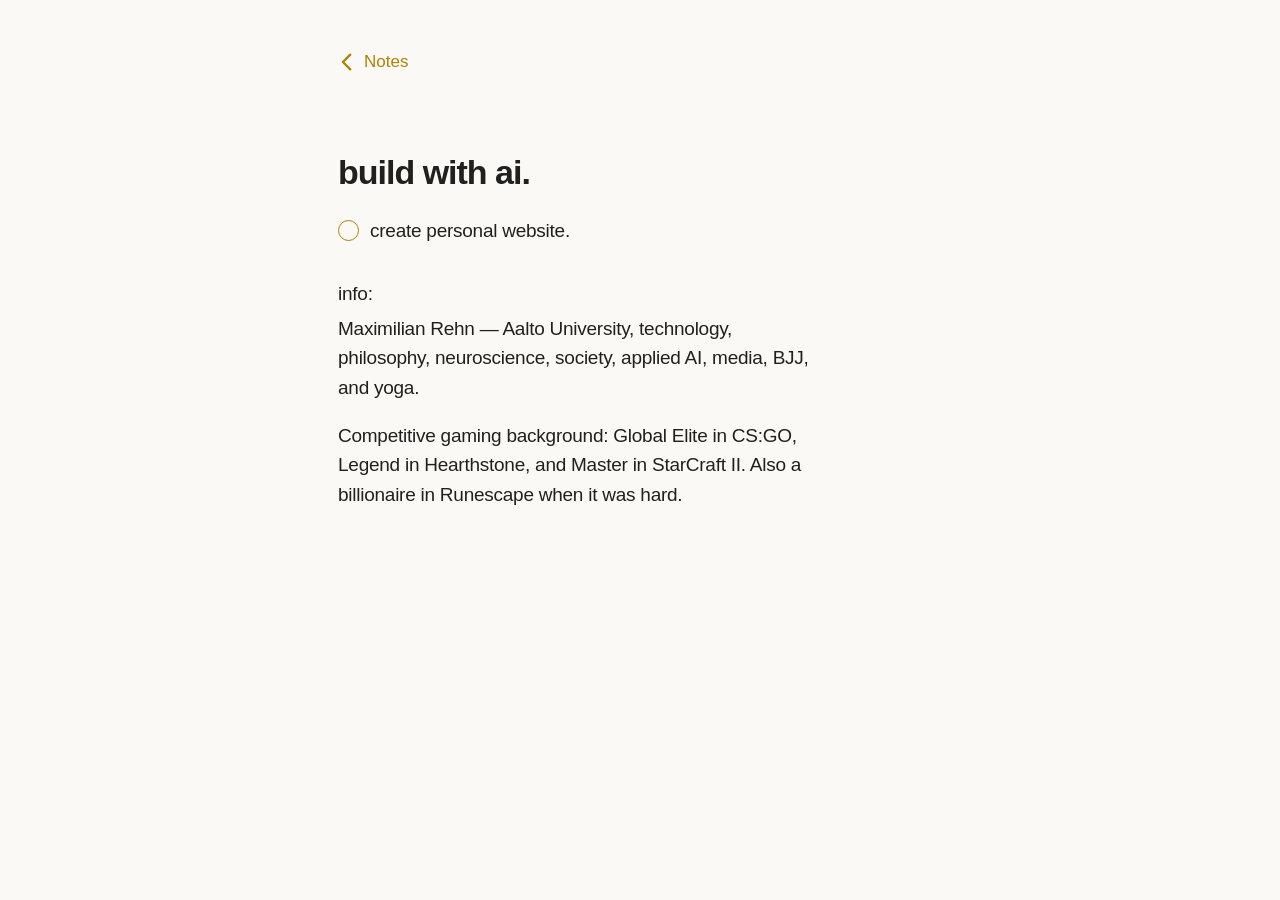
==== index.html @ 9e7df6a1 "Add Aalto University to info line and metadata" ====
<!DOCTYPE html>
<html lang="en">
<head>
  <meta charset="UTF-8">
  <meta name="viewport" content="width=device-width, initial-scale=1">
  <meta name="theme-color" content="#faf9f6">
  <meta name="description" content="Personal website and notes of Maximilian Rehn — Aalto University, technology, philosophy, neuroscience, society, applied AI, and competitive gaming.">
  <meta name="author" content="Maximilian Rehn">
  <link rel="canonical" href="https://milbaxter.github.io/maximilianrehn/">

  <!-- Open Graph / Social Sharing -->
  <meta property="og:type" content="profile">
  <meta property="og:title" content="Maximilian Rehn — Notes">
  <meta property="og:description" content="Personal website and notes of Maximilian Rehn.">
  <meta property="og:url" content="https://milbaxter.github.io/maximilianrehn/">
  <meta property="profile:first_name" content="Maximilian">
  <meta property="profile:last_name" content="Rehn">
  <meta name="twitter:card" content="summary">
  <meta name="twitter:title" content="Maximilian Rehn — Notes">
  <meta name="twitter:description" content="Personal website and notes of Maximilian Rehn.">

  <!-- Schema.org Person JSON-LD for Google Search ranking -->
  <script type="application/ld+json">
  {
    "@context": "https://schema.org",
    "@type": "ProfilePage",
    "mainEntity": {
      "@type": "Person",
      "name": "Maximilian Rehn",
      "url": "https://milbaxter.github.io/maximilianrehn/",
      "alumniOf": {
        "@type": "EducationalOrganization",
        "name": "Aalto University"
      },
      "knowsAbout": [
        "Artificial Intelligence",
        "Applied AI",
        "Technology",
        "Philosophy",
        "Neuroscience"
      ],
      "sameAs": [
        "https://github.com/Milbaxter"
      ]
    }
  }
  </script>
  <title>Maximilian Rehn — Notes</title>
  <style>
    :root { color-scheme: light; }
    * { box-sizing: border-box; }
    body {
      margin: 0;
      min-height: 100svh;
      background: #faf9f6;
      color: #20201e;
      font-family: -apple-system, BlinkMacSystemFont, "Helvetica Neue", sans-serif;
      -webkit-font-smoothing: antialiased;
    }
    .note {
      max-width: 660px;
      margin: 0 auto;
      padding: max(22px, env(safe-area-inset-top)) 28px 80px;
    }
    .label {
      display: flex;
      align-items: center;
      gap: 7px;
      color: #b38100;
      font-size: 17px;
      line-height: 24px;
      margin-bottom: 54px;
    }
    .label svg { width: 19px; height: 22px; }
    h1 {
      margin: 0 0 23px;
      font-size: clamp(29px, 5vw, 34px);
      font-weight: 700;
      letter-spacing: -1px;
      line-height: 1.2;
    }
    p { margin: 0; font-size: 19px; line-height: 1.55; letter-spacing: -.25px; }
    .task { display: flex; align-items: baseline; gap: 11px; margin-bottom: 34px; }
    .circle {
      display: inline-block;
      width: 21px;
      height: 21px;
      flex: 0 0 21px;
      border: 1.5px solid #b38100;
      border-radius: 50%;
      position: relative;
      top: 4px;
    }
    .info { max-width: 490px; }
    .info-label { margin-bottom: 5px; }
    @media (min-width: 700px) {
      .note { padding-top: 50px; }
      .label { margin-bottom: 78px; }
    }
    @media (max-width: 360px) {
      .note { padding-left: 22px; padding-right: 22px; }
      p { font-size: 18px; }
    }
  </style>
</head>
<body>
  <main class="note" aria-label="Notes — Maximilian Rehn">
    <div class="label" aria-hidden="true">
      <svg viewBox="0 0 20 24" fill="none"><path d="M13 4 5 12l8 8" stroke="currentColor" stroke-width="2.5" stroke-linecap="round" stroke-linejoin="round"/></svg>
      Notes
    </div>
    <h1>build with ai.</h1>
    <p class="task"><span class="circle" aria-hidden="true"></span><span>create personal website.</span></p>
    <div class="info">
      <p class="info-label">info:</p>
      <p>Maximilian Rehn &mdash; Aalto University, technology, philosophy, neuroscience, society, applied AI, media, BJJ, and yoga.</p>
      <p style="margin-top: 1em;">Competitive gaming background: Global Elite in CS:GO, Legend in Hearthstone, and Master in StarCraft II. Also a billionaire in Runescape when it was hard.</p>
    </div>
  </main>
</body>
</html>
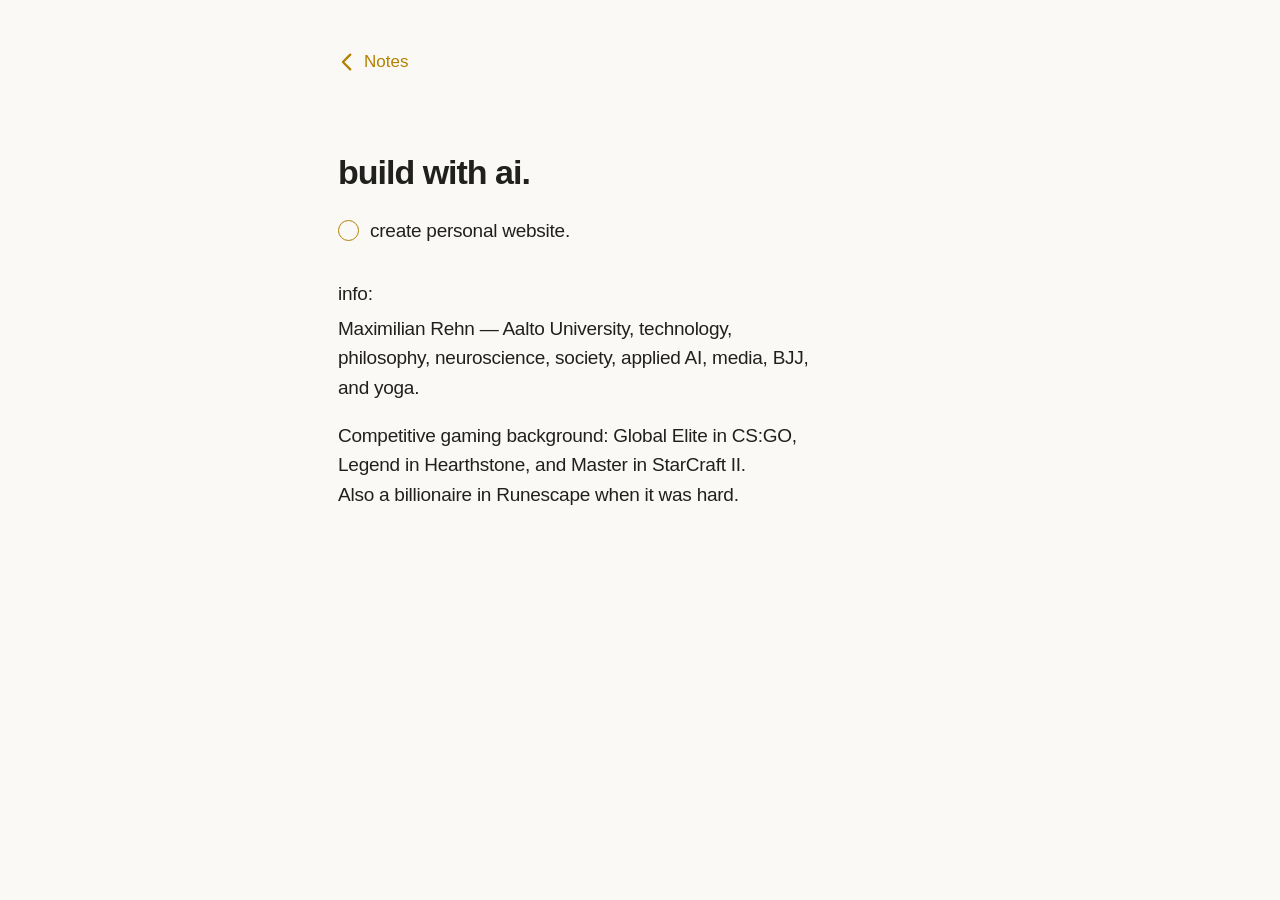
==== commit f6308a60: "Put Runescape statement on its own line" ====
--- a/index.html
+++ b/index.html
@@ -114,7 +114,7 @@
     <div class="info">
       <p class="info-label">info:</p>
       <p>Maximilian Rehn &mdash; Aalto University, technology, philosophy, neuroscience, society, applied AI, media, BJJ, and yoga.</p>
-      <p style="margin-top: 1em;">Competitive gaming background: Global Elite in CS:GO, Legend in Hearthstone, and Master in StarCraft II. Also a billionaire in Runescape when it was hard.</p>
+      <p style="margin-top: 1em;">Competitive gaming background: Global Elite in CS:GO, Legend in Hearthstone, and Master in StarCraft II.<br>Also a billionaire in Runescape when it was hard.</p>
     </div>
   </main>
 </body>
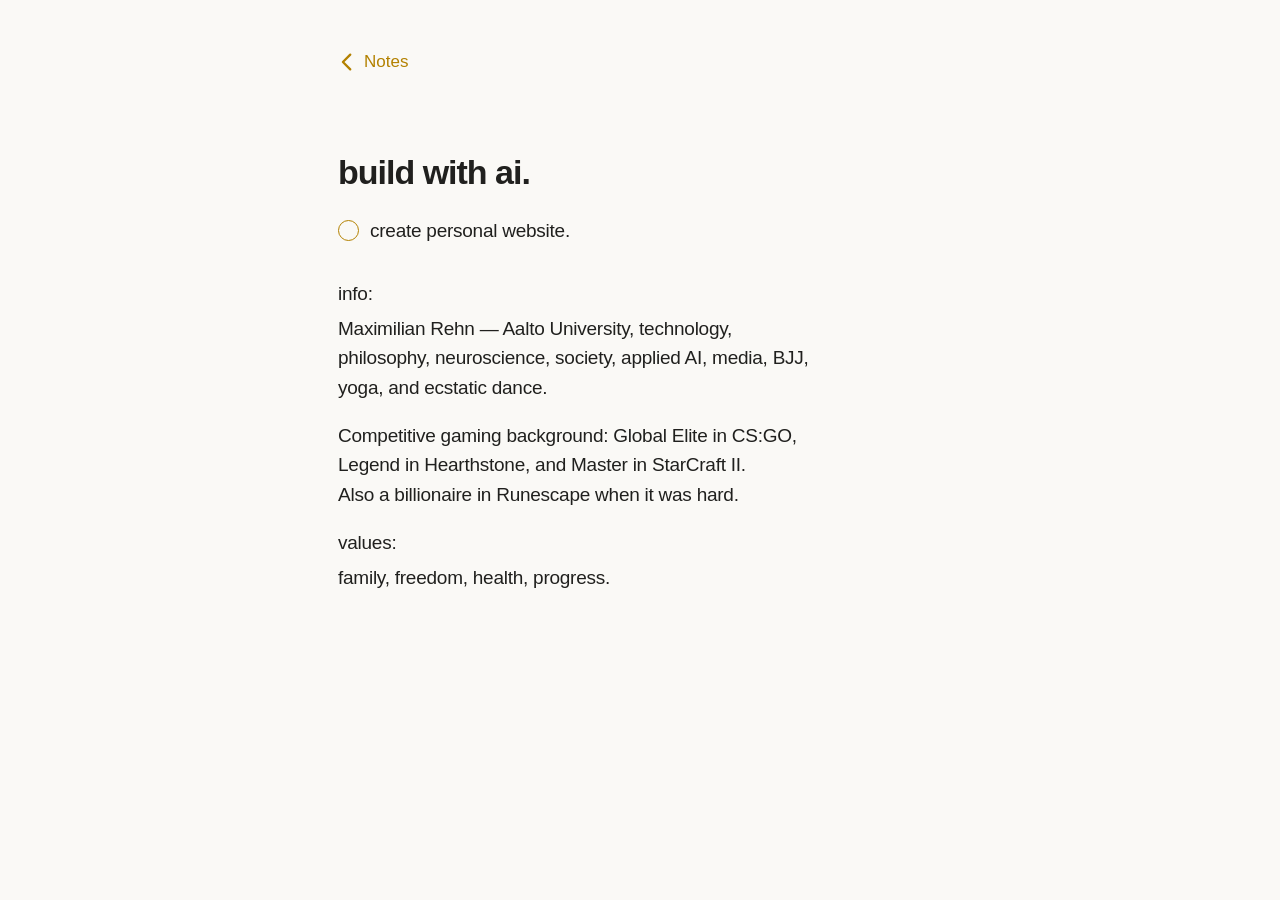
==== commit 14d0ac88: "Add values and ecstatic dance Co-Authored-By: Claude Opus 5.5 <noreply@anthropic.com>" ====
--- a/index.html
+++ b/index.html
@@ -113,8 +113,10 @@
     <p class="task"><span class="circle" aria-hidden="true"></span><span>create personal website.</span></p>
     <div class="info">
       <p class="info-label">info:</p>
-      <p>Maximilian Rehn &mdash; Aalto University, technology, philosophy, neuroscience, society, applied AI, media, BJJ, and yoga.</p>
+      <p>Maximilian Rehn &mdash; Aalto University, technology, philosophy, neuroscience, society, applied AI, media, BJJ, yoga, and ecstatic dance.</p>
       <p style="margin-top: 1em;">Competitive gaming background: Global Elite in CS:GO, Legend in Hearthstone, and Master in StarCraft II.<br>Also a billionaire in Runescape when it was hard.</p>
+      <p class="info-label" style="margin-top: 1em;">values:</p>
+      <p>family, freedom, health, progress.</p>
     </div>
   </main>
 </body>
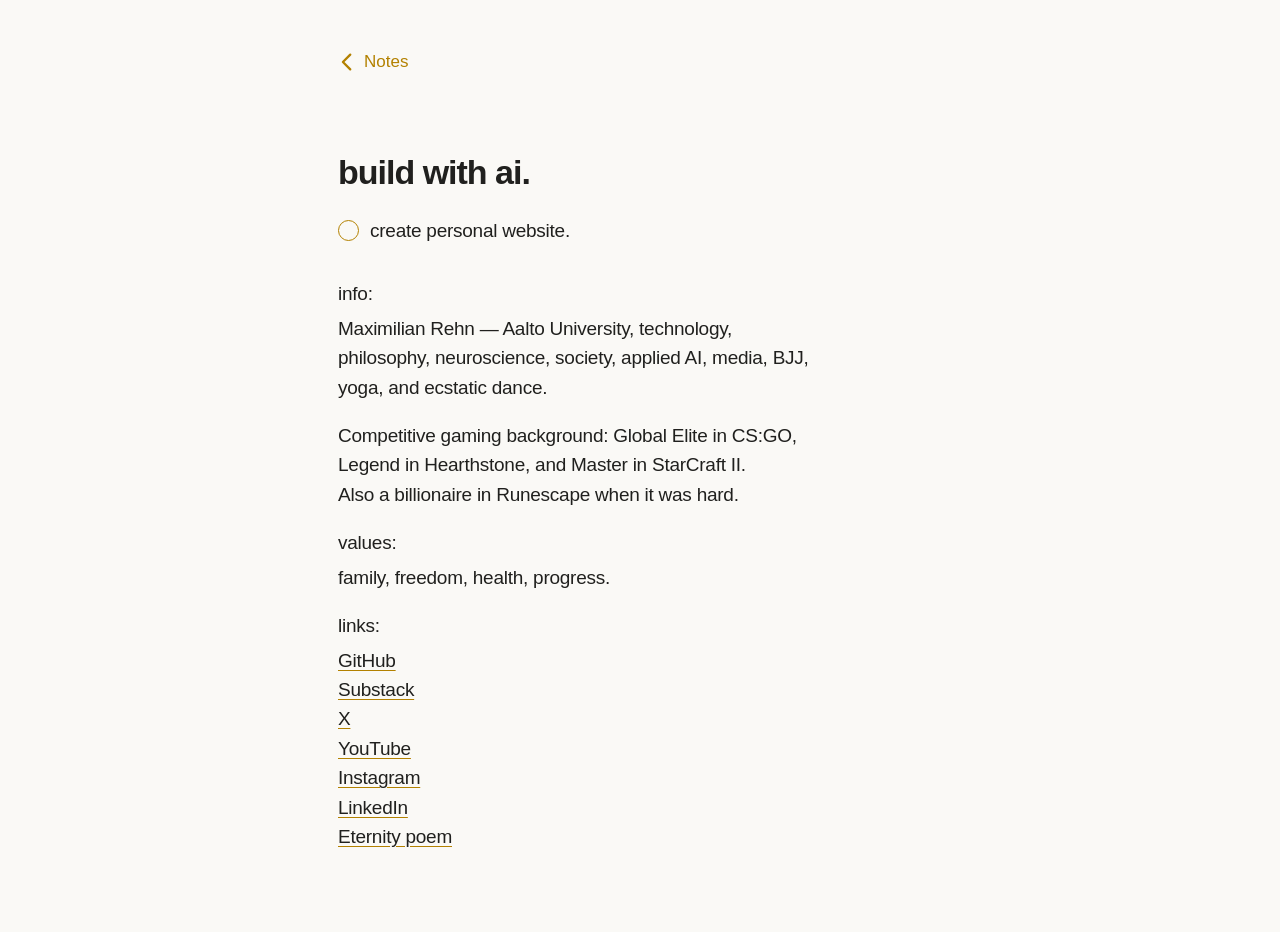
==== commit d0d1ee9d: "Add links section (replacing Linktree) Co-Authored-By: Claude Opus 5.5 <noreply@anthropic.com>" ====
--- a/index.html
+++ b/index.html
@@ -40,7 +40,12 @@
         "Neuroscience"
       ],
       "sameAs": [
-        "https://github.com/Milbaxter"
+        "https://github.com/Milbaxter",
+        "https://maximilianrehn.substack.com/",
+        "https://x.com/milimithrandir",
+        "https://www.youtube.com/@milimithrandir",
+        "https://www.instagram.com/wizard_mili",
+        "https://www.linkedin.com/in/maximilian-rehn/"
       ]
     }
   }
@@ -93,6 +98,10 @@
     }
     .info { max-width: 490px; }
     .info-label { margin-bottom: 5px; }
+    .links { list-style: none; margin: 0; padding: 0; }
+    .links li { font-size: 19px; line-height: 1.55; letter-spacing: -.25px; }
+    .links a { color: inherit; text-decoration-color: #b38100; text-underline-offset: 3px; }
+    .links a:hover { color: #b38100; }
     @media (min-width: 700px) {
       .note { padding-top: 50px; }
       .label { margin-bottom: 78px; }
@@ -117,6 +126,16 @@
       <p style="margin-top: 1em;">Competitive gaming background: Global Elite in CS:GO, Legend in Hearthstone, and Master in StarCraft II.<br>Also a billionaire in Runescape when it was hard.</p>
       <p class="info-label" style="margin-top: 1em;">values:</p>
       <p>family, freedom, health, progress.</p>
+      <p class="info-label" style="margin-top: 1em;">links:</p>
+      <ul class="links">
+        <li><a href="https://github.com/Milbaxter">GitHub</a></li>
+        <li><a href="https://maximilianrehn.substack.com/">Substack</a></li>
+        <li><a href="https://x.com/milimithrandir">X</a></li>
+        <li><a href="https://www.youtube.com/@milimithrandir">YouTube</a></li>
+        <li><a href="https://www.instagram.com/wizard_mili">Instagram</a></li>
+        <li><a href="https://www.linkedin.com/in/maximilian-rehn/">LinkedIn</a></li>
+        <li><a href="https://poets.org/poem/eternity">Eternity poem</a></li>
+      </ul>
     </div>
   </main>
 </body>
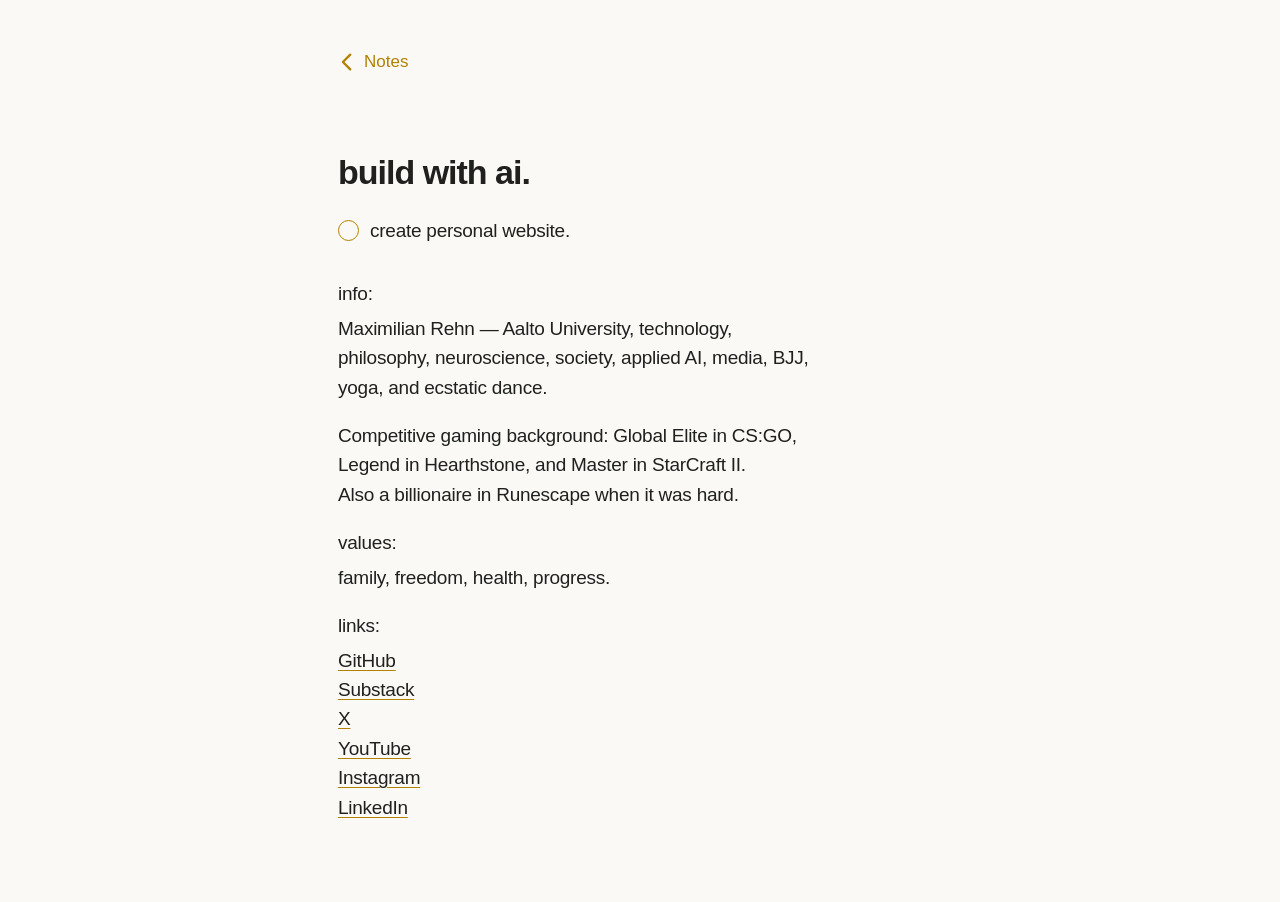
==== commit 4cea9514: "Remove poem link Co-Authored-By: Claude Opus 5.5 <noreply@anthropic.com>" ====
--- a/index.html
+++ b/index.html
@@ -134,7 +134,6 @@
         <li><a href="https://www.youtube.com/@milimithrandir">YouTube</a></li>
         <li><a href="https://www.instagram.com/wizard_mili">Instagram</a></li>
         <li><a href="https://www.linkedin.com/in/maximilian-rehn/">LinkedIn</a></li>
-        <li><a href="https://poets.org/poem/eternity">Eternity poem</a></li>
       </ul>
     </div>
   </main>
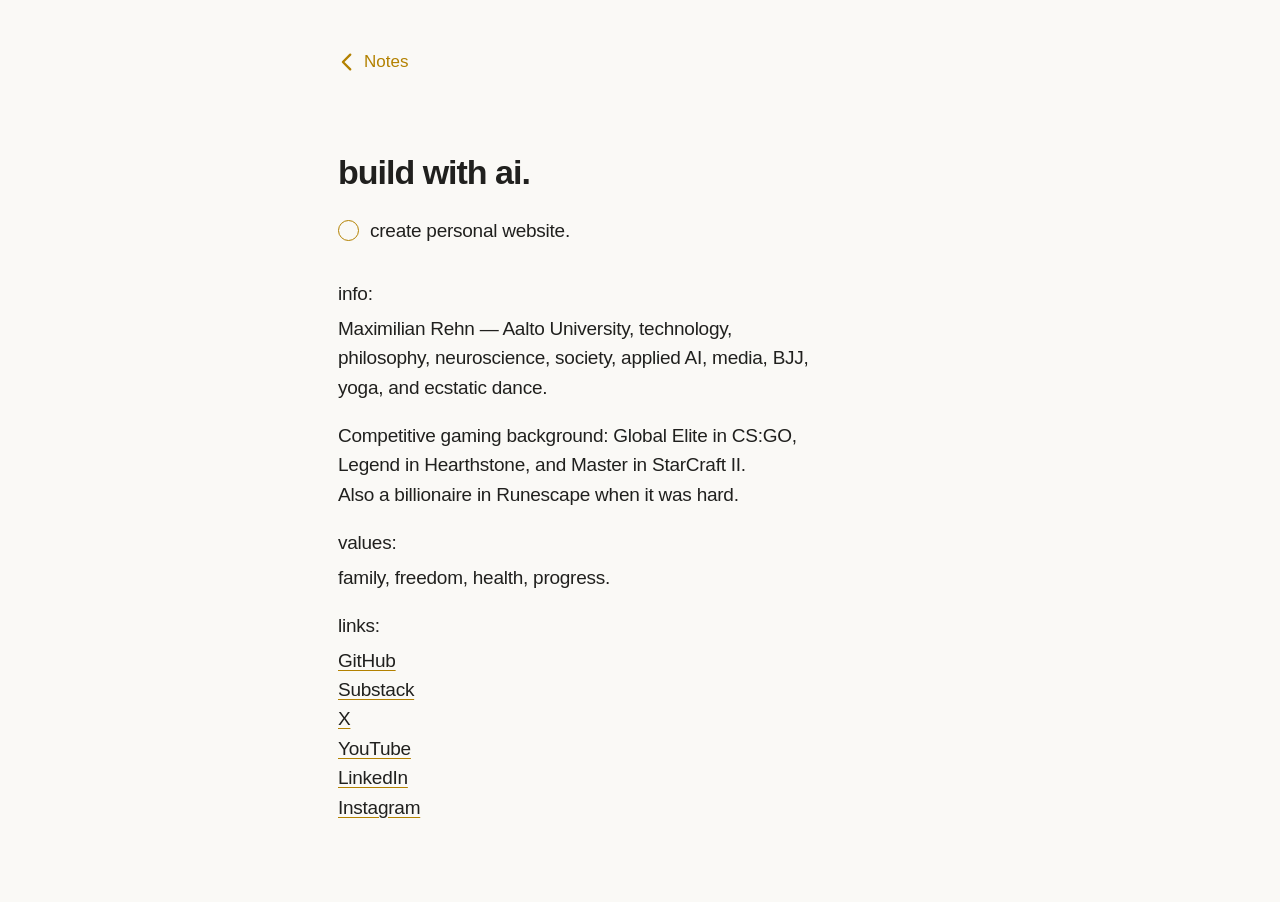
==== commit b4957bda: "Move Instagram to bottom of links Co-Authored-By: Claude Opus 5.5 <noreply@anthropic.com>" ====
--- a/index.html
+++ b/index.html
@@ -6,13 +6,13 @@
   <meta name="theme-color" content="#faf9f6">
   <meta name="description" content="Personal website and notes of Maximilian Rehn — Aalto University, technology, philosophy, neuroscience, society, applied AI, and competitive gaming.">
   <meta name="author" content="Maximilian Rehn">
-  <link rel="canonical" href="https://milbaxter.github.io/maximilianrehn/">
+  <link rel="canonical" href="https://milimithrandir.github.io/maximilianrehn/">
 
   <!-- Open Graph / Social Sharing -->
   <meta property="og:type" content="profile">
   <meta property="og:title" content="Maximilian Rehn — Notes">
   <meta property="og:description" content="Personal website and notes of Maximilian Rehn.">
-  <meta property="og:url" content="https://milbaxter.github.io/maximilianrehn/">
+  <meta property="og:url" content="https://milimithrandir.github.io/maximilianrehn/">
   <meta property="profile:first_name" content="Maximilian">
   <meta property="profile:last_name" content="Rehn">
   <meta name="twitter:card" content="summary">
@@ -27,7 +27,7 @@
     "mainEntity": {
       "@type": "Person",
       "name": "Maximilian Rehn",
-      "url": "https://milbaxter.github.io/maximilianrehn/",
+      "url": "https://milimithrandir.github.io/maximilianrehn/",
       "alumniOf": {
         "@type": "EducationalOrganization",
         "name": "Aalto University"
@@ -40,12 +40,12 @@
         "Neuroscience"
       ],
       "sameAs": [
-        "https://github.com/Milbaxter",
+        "https://github.com/milimithrandir",
         "https://maximilianrehn.substack.com/",
         "https://x.com/milimithrandir",
         "https://www.youtube.com/@milimithrandir",
-        "https://www.instagram.com/wizard_mili",
-        "https://www.linkedin.com/in/maximilian-rehn/"
+        "https://www.linkedin.com/in/maximilian-rehn/",
+        "https://www.instagram.com/wizard_mili"
       ]
     }
   }
@@ -128,12 +128,12 @@
       <p>family, freedom, health, progress.</p>
       <p class="info-label" style="margin-top: 1em;">links:</p>
       <ul class="links">
-        <li><a href="https://github.com/Milbaxter">GitHub</a></li>
+        <li><a href="https://github.com/milimithrandir">GitHub</a></li>
         <li><a href="https://maximilianrehn.substack.com/">Substack</a></li>
         <li><a href="https://x.com/milimithrandir">X</a></li>
         <li><a href="https://www.youtube.com/@milimithrandir">YouTube</a></li>
+        <li><a href="https://www.linkedin.com/in/maximilian-rehn/">LinkedIn</a></li>
         <li><a href="https://www.instagram.com/wizard_mili">Instagram</a></li>
-        <li><a href="https://www.linkedin.com/in/maximilian-rehn/">LinkedIn</a></li>
       </ul>
     </div>
   </main>
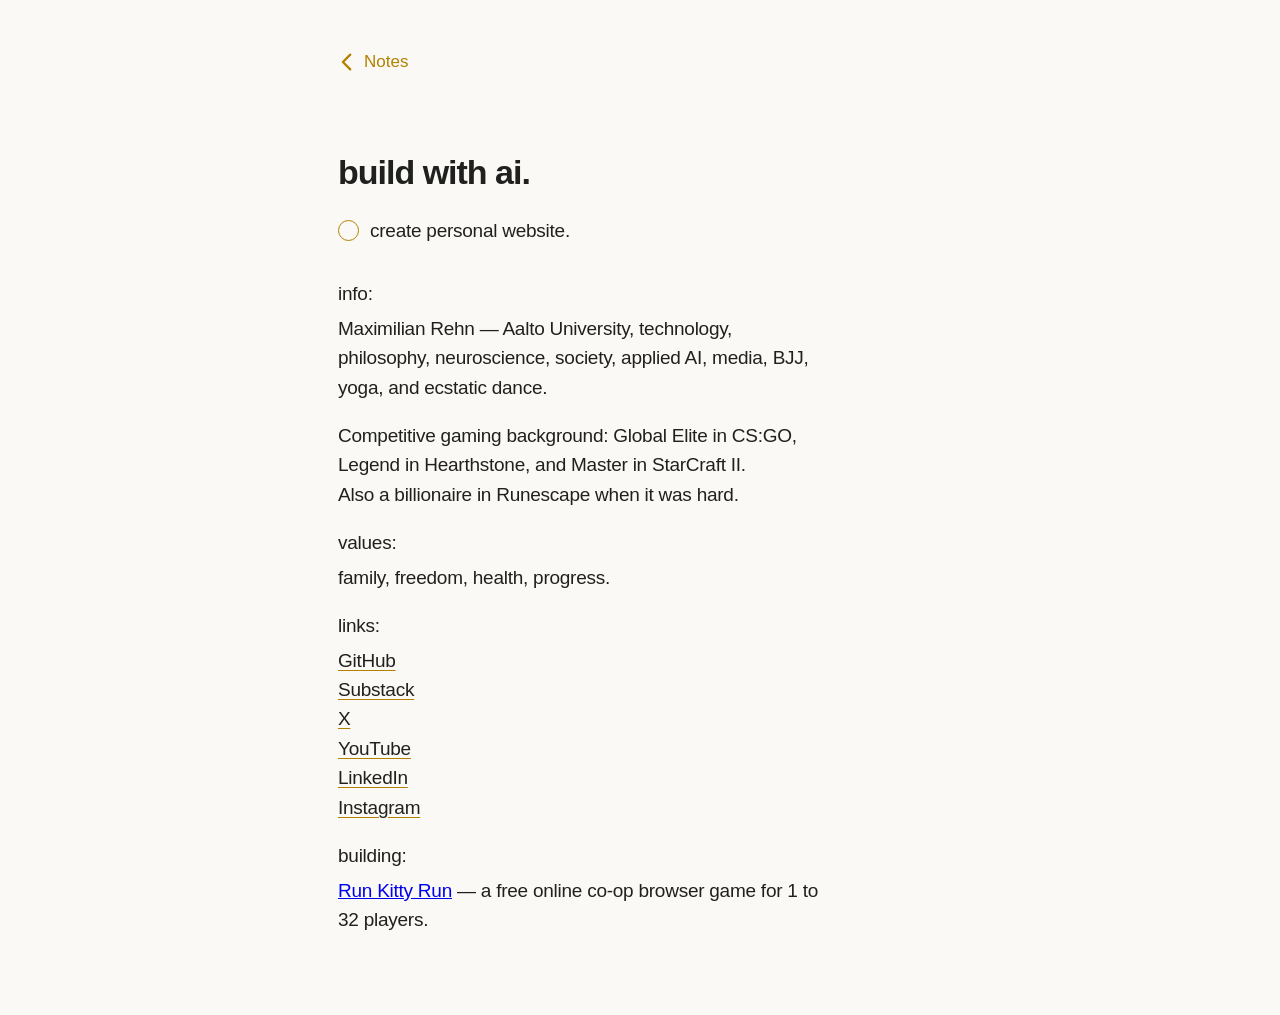
==== commit b4900049: "Add Run Kitty Run under building Co-Authored-By: Claude Opus 5.5 <noreply@anthropic.com>" ====
--- a/index.html
+++ b/index.html
@@ -135,6 +135,8 @@
         <li><a href="https://www.linkedin.com/in/maximilian-rehn/">LinkedIn</a></li>
         <li><a href="https://www.instagram.com/wizard_mili">Instagram</a></li>
       </ul>
+      <p class="info-label" style="margin-top: 1em;">building:</p>
+      <p><a href="https://runkittyrun.fun/">Run Kitty Run</a> &mdash; a free online co-op browser game for 1 to 32 players.</p>
     </div>
   </main>
 </body>
